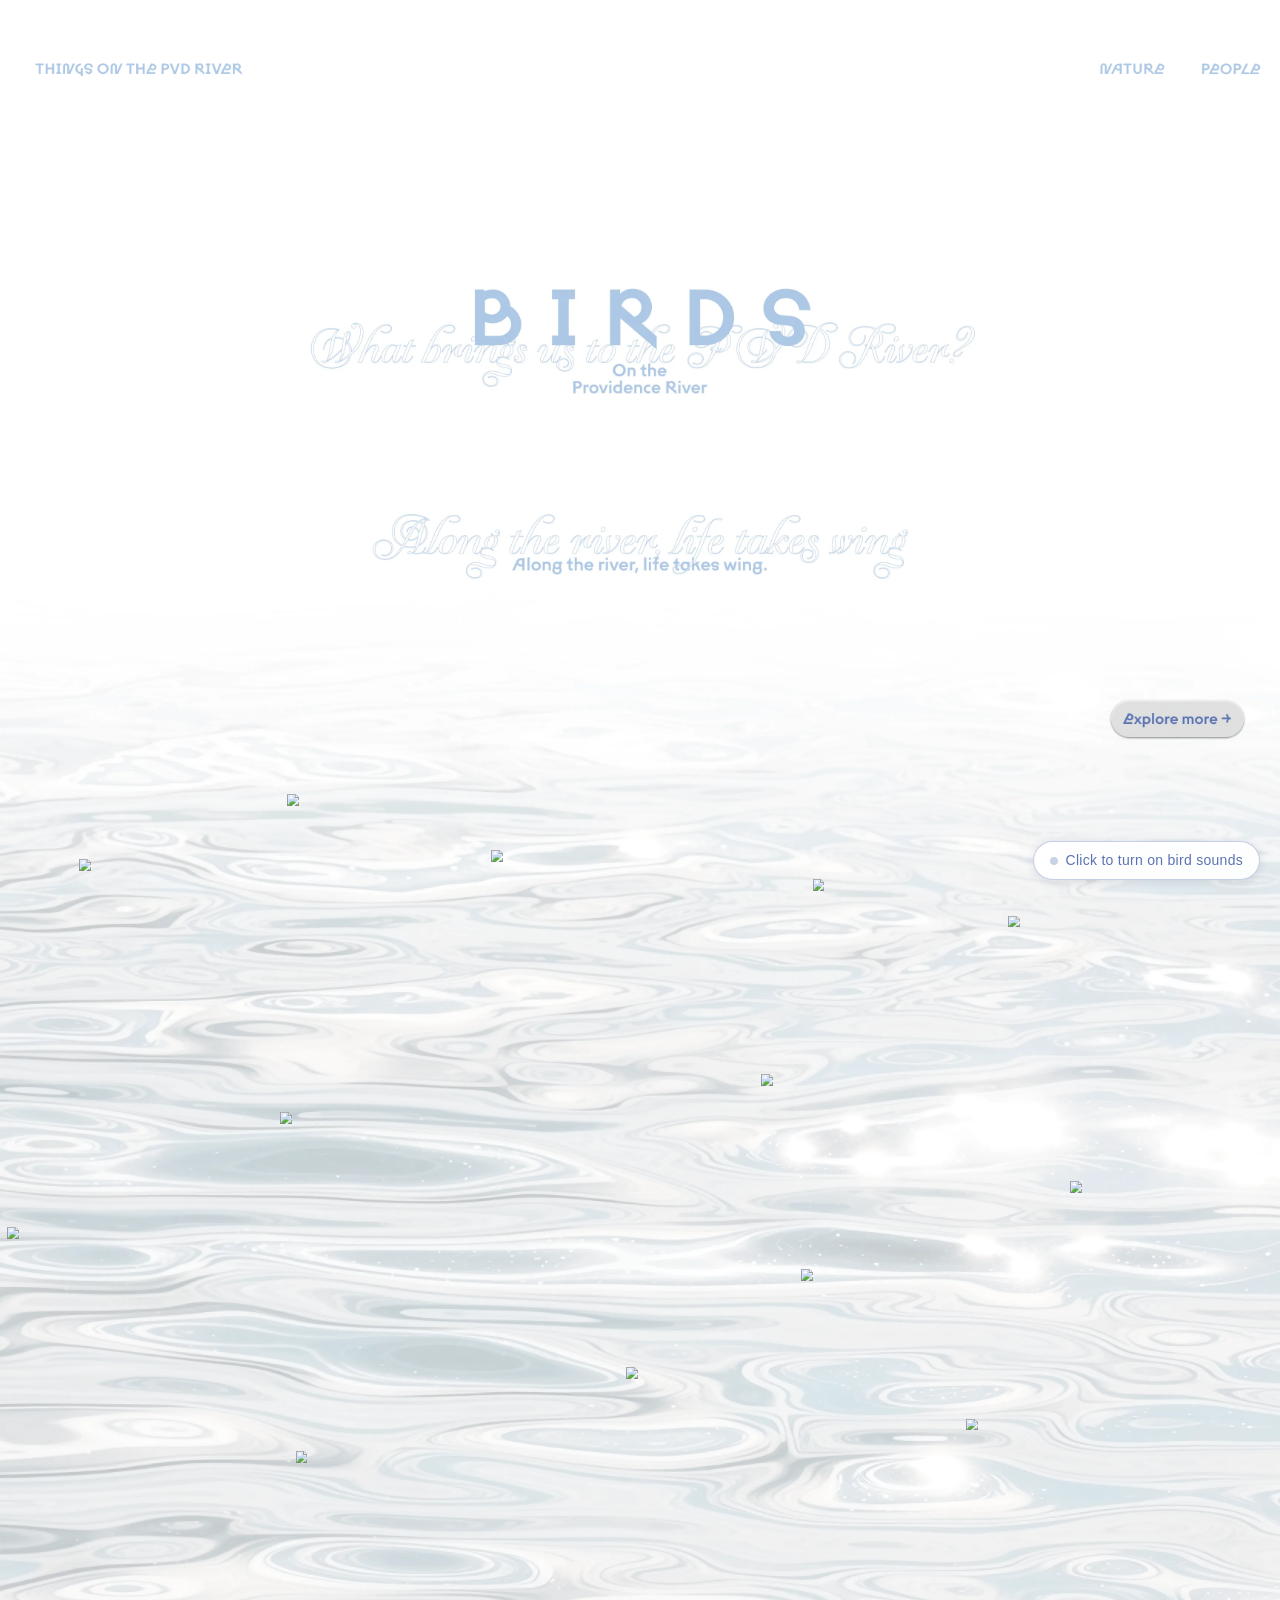
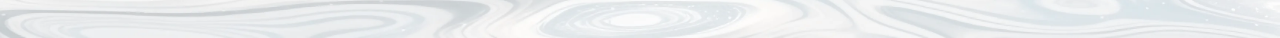
==== birds.html @ 96a9f1ee "#1" ====
<!DOCTYPE html>
<html lang="en">
<head>
<meta charset="utf-8">
<meta name="viewport" content="width=device-width, initial-scale=1">
<title>Birds — Things on the PVD River</title>
<meta name="description" content="Things on the PVD River — birds, people and the Providence River.">
<script>try{if(sessionStorage.getItem('pvd-tr')){sessionStorage.removeItem('pvd-tr');document.documentElement.classList.add('tr-pending');}}catch(e){}</script>
<link rel="stylesheet" href="assets/site.css">
</head>
<body>
<main class="stage birds" style="height:2211px">
<img class="base" src="assets/pages/birds.webp" width="1728" height="2211" alt="Birds on the Providence River">
<div class="bird" data-bird="great-blue-heron" role="button" tabindex="0" aria-label="Great Blue Heron" style="left:9px;top:1655px;width:289px;height:449.5px"><img class="a" src="assets/birds/great-blue-heron-a.webp" alt="" style="left:0px;top:0px;width:289px;height:449.5px"><img class="b" src="assets/birds/great-blue-heron-b.webp" alt="" style="left:0px;top:0px;width:289px;height:449.5px"></div>
<div class="bird" data-bird="ring-billed-gull" role="button" tabindex="0" aria-label="Ring-billed Gull" style="left:662px;top:1147px;width:391.5px;height:556px"><img class="a" src="assets/birds/ring-billed-gull-a.webp" alt="" style="left:0px;top:0px;width:391.5px;height:556px"><img class="b" src="assets/birds/ring-billed-gull-b.webp" alt="" style="left:0px;top:0px;width:391.5px;height:556px"></div>
<div class="bird" data-bird="herring-gull" role="button" tabindex="0" aria-label="American Herring Gull" style="left:1096px;top:1186px;width:180px;height:172px"><img class="a" src="assets/birds/herring-gull-a.webp" alt="" style="left:0px;top:0px;width:180px;height:172px"><img class="b" src="assets/birds/herring-gull-b.webp" alt="" style="left:0px;top:0px;width:180px;height:172px"></div>
<div class="bird" data-bird="european-starling" role="button" tabindex="0" aria-label="European Starling" style="left:387px;top:1071px;width:274px;height:222px"><img class="a" src="assets/birds/european-starling-a.webp" alt="" style="left:0px;top:0px;width:274px;height:222px"><img class="b" src="assets/birds/european-starling-b.webp" alt="" style="left:0px;top:0px;width:274px;height:222px"></div>
<div class="bird" data-bird="mute-swan" role="button" tabindex="0" aria-label="Mute Swan" style="left:398px;top:1958px;width:319px;height:193px"><img class="a" src="assets/birds/mute-swan-a.webp" alt="" style="left:0px;top:0px;width:311px;height:179px"><img class="b" src="assets/birds/mute-swan-b.webp" alt="" style="left:0px;top:0px;width:319px;height:193px"></div>
<div class="bird" data-bird="northern-mockingbird" role="button" tabindex="0" aria-label="Northern Mockingbird" style="left:1303px;top:1914px;width:326px;height:241px"><img class="a" src="assets/birds/northern-mockingbird-a.webp" alt="" style="left:0px;top:0px;width:326px;height:241px"><img class="b" src="assets/birds/northern-mockingbird-b.webp" alt="" style="left:0px;top:0px;width:326px;height:241px"></div>
<div class="bird" data-bird="double-crested-cormorant" role="button" tabindex="0" aria-label="Double-crested Cormorant" style="left:1360px;top:1235px;width:298px;height:261px"><img class="a" src="assets/birds/double-crested-cormorant-a.webp" alt="" style="left:0px;top:0px;width:298px;height:261px"><img class="b" src="assets/birds/double-crested-cormorant-b.webp" alt="" style="left:0px;top:0px;width:298px;height:261px"></div>
<div class="bird" data-bird="swamp-sparrow" role="button" tabindex="0" aria-label="Swamp Sparrow" style="left:844px;top:1844px;width:229px;height:198px"><img class="a" src="assets/birds/swamp-sparrow-a.webp" alt="" style="left:0px;top:0px;width:229px;height:198px"><img class="b" src="assets/birds/swamp-sparrow-b.webp" alt="" style="left:0px;top:0px;width:229px;height:198px"></div>
<div class="bird" data-bird="canada-goose" role="button" tabindex="0" aria-label="Canada Goose" style="left:106px;top:1159px;width:258px;height:336px"><img class="a" src="assets/birds/canada-goose-a.webp" alt="" style="left:0px;top:0px;width:258px;height:336px"><img class="b" src="assets/birds/canada-goose-b.webp" alt="" style="left:0px;top:0px;width:258px;height:336px"></div>
<div class="bird" data-bird="house-finch" role="button" tabindex="0" aria-label="House Finch" style="left:377px;top:1500px;width:320px;height:317px"><img class="a" src="assets/birds/house-finch-a.webp" alt="" style="left:0px;top:0px;width:320px;height:317px"><img class="b" src="assets/birds/house-finch-b.webp" alt="" style="left:0px;top:0px;width:320px;height:317px"></div>
<div class="bird" data-bird="mallard" role="button" tabindex="0" aria-label="Mallard" style="left:1027px;top:1449px;width:212px;height:267px"><img class="a" src="assets/birds/mallard-a.webp" alt="" style="left:0px;top:0px;width:212px;height:267px"><img class="b" src="assets/birds/mallard-b.webp" alt="" style="left:0px;top:0px;width:212px;height:267px"></div>
<div class="bird" data-bird="house-sparrow" role="button" tabindex="0" aria-label="House Sparrow" style="left:1081px;top:1712px;width:327px;height:205px"><img class="a" src="assets/birds/house-sparrow-a.webp" alt="" style="left:0px;top:0px;width:327px;height:205px"><img class="b" src="assets/birds/house-sparrow-b.webp" alt="" style="left:0px;top:0px;width:327px;height:205px"></div>
<div class="bird" data-bird="rock-pigeon" role="button" tabindex="0" aria-label="Rock Pigeon" style="left:1444px;top:1594px;width:227px;height:214px"><img class="a" src="assets/birds/rock-pigeon-a.webp" alt="" style="left:0px;top:0px;width:227px;height:214px"><img class="b" src="assets/birds/rock-pigeon-b.webp" alt="" style="left:0px;top:0px;width:227px;height:214px"></div>
<a class="hov" style="left:45px;top:78px;width:303px;height:32px" aria-label="Things on the PVD River — home" href="index.html"><img class="a" src="assets/ui/things-a.webp" alt=""><img class="b" src="assets/ui/things-b.webp" alt=""></a>
<a class="hov" style="left:1272px;top:78px;width:303px;height:32px" aria-label="Nature — birdlife" href="birds.html"><img class="a" src="assets/ui/nature-a.webp" alt=""><img class="b" src="assets/ui/nature-b.webp" alt=""></a>
<a class="hov" style="left:1605px;top:78px;width:103px;height:49px" aria-label="People — human activity" href="people.html"><img class="a" src="assets/ui/people-a.webp" alt=""><img class="b" src="assets/ui/people-b.webp" alt=""></a>
<a class="hov" style="left:1492.5px;top:939px;width:193px;height:64px" aria-label="Explore more" href="frequency.html"><img class="a" src="assets/ui/btn-more-a.webp" alt=""><img class="b" src="assets/ui/btn-more-b.webp" alt=""></a>
</main>
<button class="sound-toggle" type="button" aria-pressed="false"><span class="dot"></span><span class="label">Click to turn on bird sounds</span></button>
<script src="assets/site.js"></script>
</body>
</html>
---- assets/site.css ----
:root {
  --blue: #aec8e6;
  --blue-deep: #5a73b3;
  --ink: #1b2236;
  --paper: #ffffff;
}

* { box-sizing: border-box; }

html, body {
  margin: 0;
  padding: 0;
  background: var(--paper);
  color: var(--ink);
  overflow-x: hidden;
}

/* The design is 1728px wide; site.js zooms the stage to fit the window. */
.stage {
  position: relative;
  width: 1728px;
  margin: 0;
  overflow: hidden;
}

.stage img { display: block; user-select: none; -webkit-user-drag: none; }

.abs { position: absolute; }
.base { position: absolute; left: 0; top: 0; width: 1728px; }

/* hover pair: .a is the default picture, .b the hover picture */
.hov { position: absolute; display: block; cursor: pointer; }
.hov img { position: absolute; inset: 0; width: 100%; height: 100%; transition: opacity .3s ease; }
.hov .b { opacity: 0; }
.hov:hover .a, .hov.on .a { opacity: 0; }
.hov:hover .b, .hov.on .b { opacity: 1; }
.hov:focus-visible { outline: 2px solid var(--blue-deep); outline-offset: 4px; border-radius: 6px; }

.hot { position: absolute; display: block; cursor: pointer; }

.fade { transition: opacity .45s ease; }

/* ---------- landing ---------- */
.landing .layer-b { opacity: 0; transition: opacity .9s ease; }
.landing.is-b .layer-b { opacity: 1; }

/* ---------- people ---------- */
.people .band { position: absolute; left: 0; width: 1728px; opacity: 0; transition: opacity .35s ease; pointer-events: none; }
.people .band.on { opacity: 1; }

/* ---------- birds ---------- */
.bird { position: absolute; cursor: pointer; }
.bird img { position: absolute; inset: 0; width: 100%; height: 100%; transition: opacity .3s ease; }
.bird .b { opacity: 0; }
.bird.on .a { opacity: 0; }
.bird.on .b { opacity: 1; }

/* ---------- frequency ---------- */
.freq .photo { position: absolute; left: -91px; top: 345px; width: 1961px; height: 2538px; opacity: 0; transition: opacity .45s ease; pointer-events: none; object-fit: contain; }
.freq .photo.on { opacity: .7; }
.freq .ov { opacity: 0; transition: opacity .25s ease; pointer-events: none; }
.freq .ov.on { opacity: 1; }
.freq .months-track { position: absolute; left: 344px; top: 990px; width: 1196px; bottom: 0; pointer-events: none; z-index: 5; }
.freq .months-track img { position: sticky; top: 0; width: 1196px; height: 76px; }
.freq .row-hit { position: absolute; cursor: pointer; }

/* ---------- sound toggle (not zoomed) ---------- */
.sound-toggle {
  position: fixed;
  right: 20px;
  bottom: 20px;
  z-index: 50;
  display: flex;
  align-items: center;
  gap: 8px;
  padding: 10px 16px;
  border: 1px solid rgba(90, 115, 179, .35);
  border-radius: 999px;
  background: rgba(255, 255, 255, .92);
  color: var(--blue-deep);
  font: 500 14px/1.2 -apple-system, BlinkMacSystemFont, "Helvetica Neue", Arial, sans-serif;
  letter-spacing: .02em;
  box-shadow: 0 2px 10px rgba(27, 34, 54, .12);
  cursor: pointer;
  backdrop-filter: blur(6px);
}
.sound-toggle:hover { background: #fff; }
.sound-toggle .dot { width: 8px; height: 8px; border-radius: 50%; background: #c9d3e6; }
.sound-toggle.on .dot { background: var(--blue-deep); box-shadow: 0 0 0 4px rgba(90, 115, 179, .18); }

/* ---------- page transition overlay ---------- */
#tr {
  position: fixed;
  inset: 0;
  width: 100vw;
  height: 100vh;
  z-index: 100;
  pointer-events: none;
}
#tr.cover { pointer-events: all; }
.tr-fallback { background: #eef4fb; opacity: 0; transition: opacity .5s ease; }
.tr-fallback.cover { opacity: 1; }

/* While a reveal is pending, hide the page so it never flashes */
html.tr-pending .stage { visibility: hidden; }
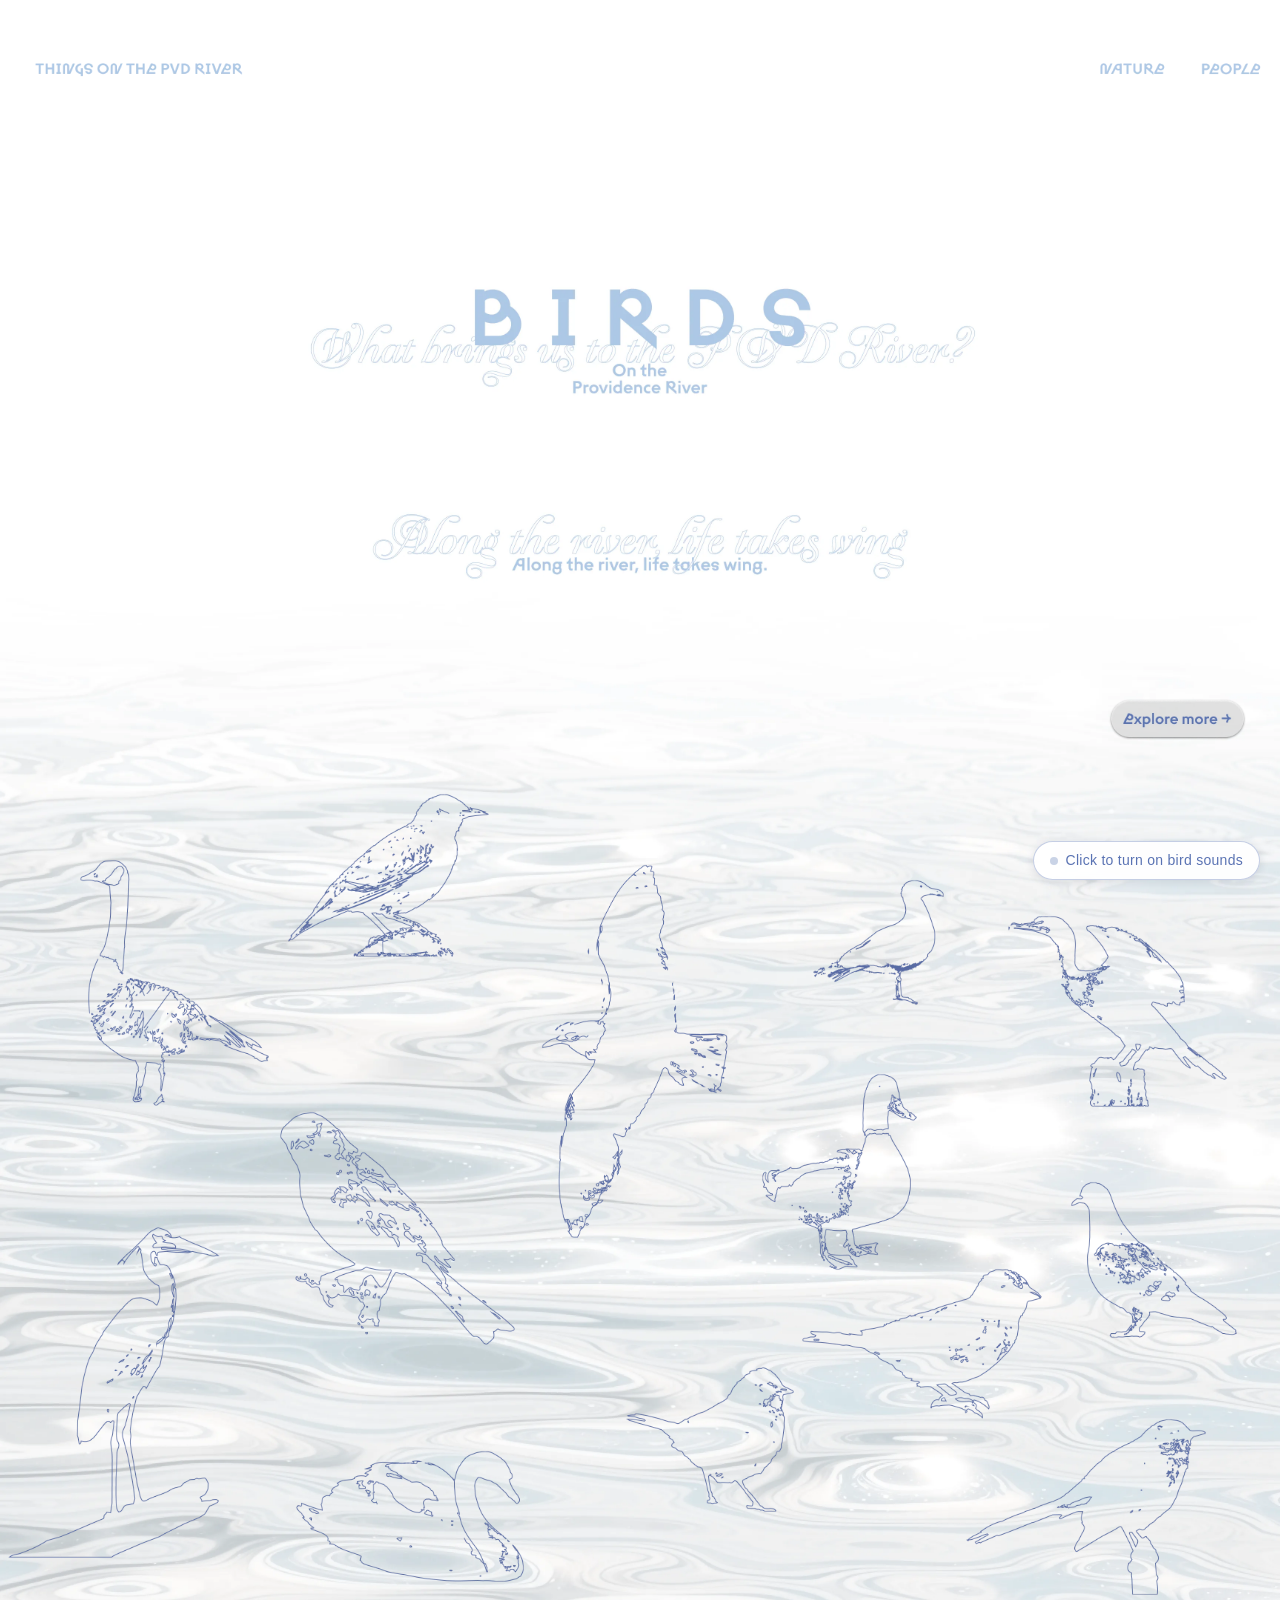
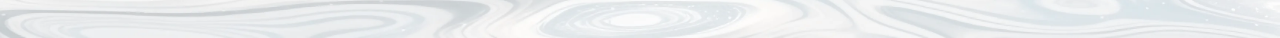
==== commit 06ecb839: "Add files via upload" ====
--- a/birds.html
+++ b/birds.html
@@ -24,10 +24,10 @@
 <div class="bird" data-bird="mallard" role="button" tabindex="0" aria-label="Mallard" style="left:1027px;top:1449px;width:212px;height:267px"><img class="a" src="assets/birds/mallard-a.webp" alt="" style="left:0px;top:0px;width:212px;height:267px"><img class="b" src="assets/birds/mallard-b.webp" alt="" style="left:0px;top:0px;width:212px;height:267px"></div>
 <div class="bird" data-bird="house-sparrow" role="button" tabindex="0" aria-label="House Sparrow" style="left:1081px;top:1712px;width:327px;height:205px"><img class="a" src="assets/birds/house-sparrow-a.webp" alt="" style="left:0px;top:0px;width:327px;height:205px"><img class="b" src="assets/birds/house-sparrow-b.webp" alt="" style="left:0px;top:0px;width:327px;height:205px"></div>
 <div class="bird" data-bird="rock-pigeon" role="button" tabindex="0" aria-label="Rock Pigeon" style="left:1444px;top:1594px;width:227px;height:214px"><img class="a" src="assets/birds/rock-pigeon-a.webp" alt="" style="left:0px;top:0px;width:227px;height:214px"><img class="b" src="assets/birds/rock-pigeon-b.webp" alt="" style="left:0px;top:0px;width:227px;height:214px"></div>
-<a class="hov" style="left:45px;top:78px;width:303px;height:32px" aria-label="Things on the PVD River — home" href="index.html"><img class="a" src="assets/ui/things-a.webp" alt=""><img class="b" src="assets/ui/things-b.webp" alt=""></a>
+<a class="hov" style="left:45px;top:78px;width:303px;height:32px" aria-label="Things on the PVD River — home" href="index.html#after"><img class="a" src="assets/ui/things-a.webp" alt=""><img class="b" src="assets/ui/things-b.webp" alt=""></a>
 <a class="hov" style="left:1272px;top:78px;width:303px;height:32px" aria-label="Nature — birdlife" href="birds.html"><img class="a" src="assets/ui/nature-a.webp" alt=""><img class="b" src="assets/ui/nature-b.webp" alt=""></a>
 <a class="hov" style="left:1605px;top:78px;width:103px;height:49px" aria-label="People — human activity" href="people.html"><img class="a" src="assets/ui/people-a.webp" alt=""><img class="b" src="assets/ui/people-b.webp" alt=""></a>
-<a class="hov" style="left:1492.5px;top:939px;width:193px;height:64px" aria-label="Explore more" href="frequency.html"><img class="a" src="assets/ui/btn-more-a.webp" alt=""><img class="b" src="assets/ui/btn-more-b.webp" alt=""></a>
+<a class="hov btn" style="left:1492.5px;top:939px;width:193px;height:64px" aria-label="Explore more" href="frequency.html"><img class="a" src="assets/ui/btn-more-a.webp" alt=""><img class="b" src="assets/ui/btn-more-b.webp" alt=""></a>
 </main>
 <button class="sound-toggle" type="button" aria-pressed="false"><span class="dot"></span><span class="label">Click to turn on bird sounds</span></button>
 <script src="assets/site.js"></script>
--- a/assets/site.css
+++ b/assets/site.css
@@ -30,7 +30,9 @@
 
 /* hover pair: .a is the default picture, .b the hover picture */
 .hov { position: absolute; display: block; cursor: pointer; }
-.hov img { position: absolute; inset: 0; width: 100%; height: 100%; transition: opacity .3s ease; }
+.hov img { position: absolute; inset: 0; width: 100%; height: 100%; transition: opacity .3s cubic-bezier(0, 0, .58, 1); }
+/* Figma: buttons = Smart animate 200ms, custom bezier (.2, 0, 0, 1) */
+.hov.btn img { transition-duration: .2s; transition-timing-function: cubic-bezier(.2, 0, 0, 1); }
 .hov .b { opacity: 0; }
 .hov:hover .a, .hov.on .a { opacity: 0; }
 .hov:hover .b, .hov.on .b { opacity: 1; }
@@ -40,25 +42,44 @@
 
 .fade { transition: opacity .45s ease; }
 
-/* ---------- landing ---------- */
-.landing .layer-b { opacity: 0; transition: opacity .9s ease; }
-.landing.is-b .layer-b { opacity: 1; }
+/* ---------- landing: Figma smart animate between "Landing Page" and "Landing Page_after hover" ---------- */
+.landing {
+  --bouncy: linear(0.0000, 0.0526, 0.1906, 0.3844, 0.6040, 0.8228, 1.0187, 1.1764, 1.2871, 1.3484, 1.3633, 1.3390, 1.2851, 1.2125, 1.1321, 1.0533, 0.9838, 0.9288, 0.8911, 0.8714, 0.8683, 0.8790, 0.8999, 0.9269, 0.9563, 0.9846, 1.0092, 1.0283, 1.0411, 1.0473, 1.0476, 1.0431, 1.0351, 1.0250, 1.0143, 1.0042, 0.9955, 0.9889, 0.9846, 0.9826, 0.9828, 0.9847, 0.9877, 0.9915, 0.9954, 0.9990, 1.0021, 1.0043, 1.0058, 1.0063, 1.0062, 1.0054, 1.0043, 1.0029, 1.0015, 1.0002, 0.9991, 0.9983, 0.9979, 0.9977, 0.9978, 0.9981, 0.9985, 0.9990, 0.9995, 1.0000, 1.0004, 1.0006, 1.0008, 1.0008, 1.0000);
+  --d: 300ms;
+  --e: cubic-bezier(0, 0, .58, 1);
+}
+.landing.ease-bouncy { --d: 958ms; --e: var(--bouncy); }
+.landing .sm { position: absolute; transform-origin: 0 0; transition: transform var(--d) var(--e); will-change: transform; }
+.landing .sm img { position: absolute; inset: 0; width: 100%; height: 100%; transition: opacity calc(var(--d) * .4) cubic-bezier(0, 0, .58, 1); }
+.landing .sm .sb { opacity: 0; }
+.landing .only-b { opacity: 0; transition: opacity calc(var(--d) * .6) cubic-bezier(0, 0, .58, 1); }
+.landing .only-a { opacity: 1; transition: opacity calc(var(--d) * .6) cubic-bezier(0, 0, .58, 1); }
+.landing.is-b .sm { transform: var(--tb); }
+.landing.is-b .sm .sa { opacity: 0; }
+.landing.is-b .sm .sb { opacity: 1; }
+.landing.is-b .only-b { opacity: 1; }
+.landing.is-b .only-a { opacity: 0; }
+.landing.is-b .only-a-hit { pointer-events: none; }
+.landing.no-anim, .landing.no-anim * { transition: none !important; }
+@supports not (transition-timing-function: linear(0, 1)) {
+  .landing { --bouncy: cubic-bezier(.34, 1.56, .64, 1); }
+}
 
 /* ---------- people ---------- */
-.people .band { position: absolute; left: 0; width: 1728px; opacity: 0; transition: opacity .35s ease; pointer-events: none; }
+.people .band { position: absolute; left: 0; width: 1728px; opacity: 0; transition: opacity .3s cubic-bezier(0, 0, .58, 1); pointer-events: none; }
 .people .band.on { opacity: 1; }
 
 /* ---------- birds ---------- */
 .bird { position: absolute; cursor: pointer; }
-.bird img { position: absolute; inset: 0; width: 100%; height: 100%; transition: opacity .3s ease; }
+.bird img { position: absolute; inset: 0; width: 100%; height: 100%; transition: opacity .3s cubic-bezier(0, 0, .58, 1); }
 .bird .b { opacity: 0; }
 .bird.on .a { opacity: 0; }
 .bird.on .b { opacity: 1; }
 
 /* ---------- frequency ---------- */
-.freq .photo { position: absolute; left: -91px; top: 345px; width: 1961px; height: 2538px; opacity: 0; transition: opacity .45s ease; pointer-events: none; object-fit: contain; }
+.freq .photo { position: absolute; left: -91px; top: 345px; width: 1961px; height: 2538px; opacity: 0; transition: opacity .3s cubic-bezier(0, 0, .58, 1); pointer-events: none; object-fit: contain; }
 .freq .photo.on { opacity: .7; }
-.freq .ov { opacity: 0; transition: opacity .25s ease; pointer-events: none; }
+.freq .ov { opacity: 0; transition: opacity .3s cubic-bezier(0, 0, .58, 1); pointer-events: none; }
 .freq .ov.on { opacity: 1; }
 .freq .months-track { position: absolute; left: 344px; top: 990px; width: 1196px; bottom: 0; pointer-events: none; z-index: 5; }
 .freq .months-track img { position: sticky; top: 0; width: 1196px; height: 76px; }
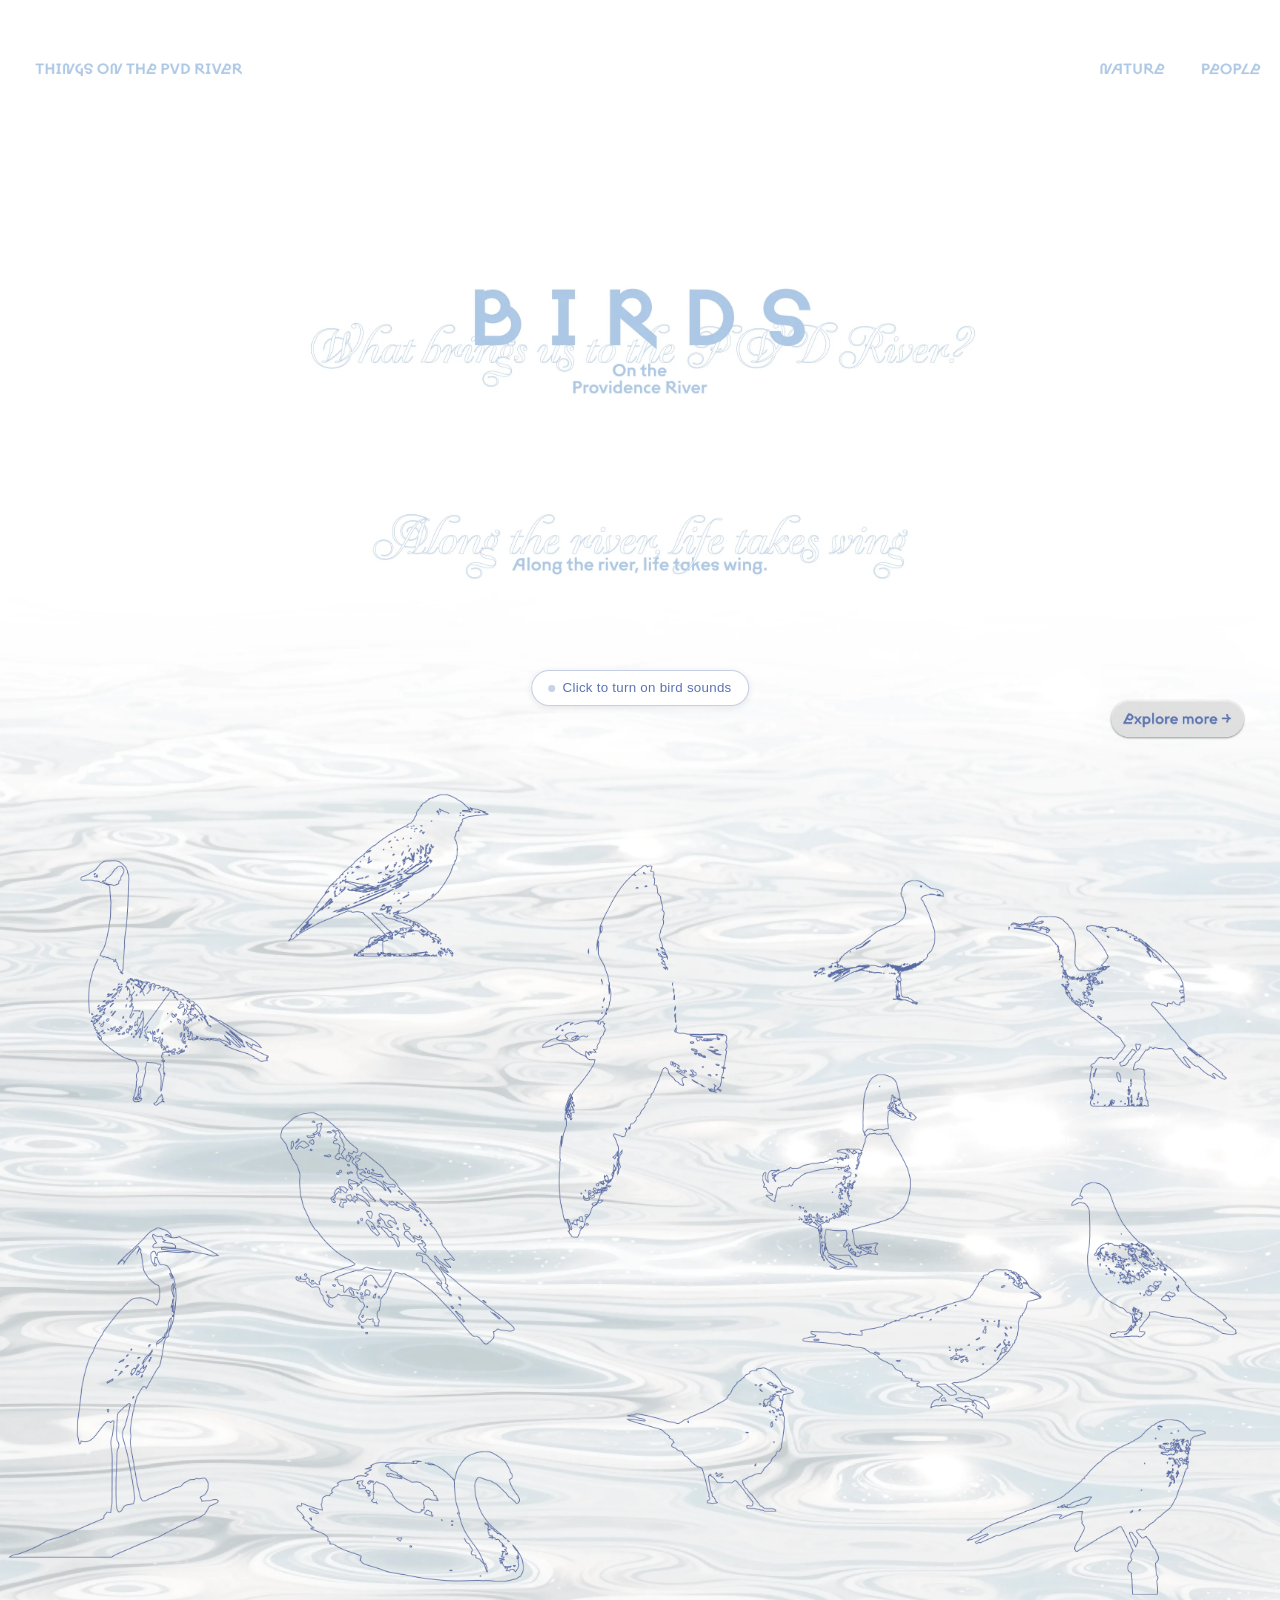
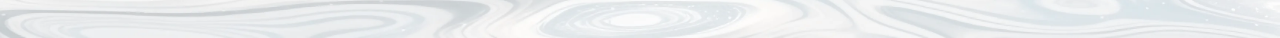
==== commit 629056ef: "Add files via upload" ====
--- a/birds.html
+++ b/birds.html
@@ -27,9 +27,9 @@
 <a class="hov" style="left:45px;top:78px;width:303px;height:32px" aria-label="Things on the PVD River — home" href="index.html#after"><img class="a" src="assets/ui/things-a.webp" alt=""><img class="b" src="assets/ui/things-b.webp" alt=""></a>
 <a class="hov" style="left:1272px;top:78px;width:303px;height:32px" aria-label="Nature — birdlife" href="birds.html"><img class="a" src="assets/ui/nature-a.webp" alt=""><img class="b" src="assets/ui/nature-b.webp" alt=""></a>
 <a class="hov" style="left:1605px;top:78px;width:103px;height:49px" aria-label="People — human activity" href="people.html"><img class="a" src="assets/ui/people-a.webp" alt=""><img class="b" src="assets/ui/people-b.webp" alt=""></a>
-<a class="hov btn" style="left:1492.5px;top:939px;width:193px;height:64px" aria-label="Explore more" href="frequency.html"><img class="a" src="assets/ui/btn-more-a.webp" alt=""><img class="b" src="assets/ui/btn-more-b.webp" alt=""></a>
+<a class="hov btn fixed-btn" style="left:1492.5px;top:939px;width:193px;height:64px" aria-label="Explore more" href="frequency.html"><img class="a" src="assets/ui/btn-more-a.webp" alt=""><img class="b" src="assets/ui/btn-more-b.webp" alt=""></a>
+<button class="sound-toggle" type="button" aria-pressed="false"><span class="dot"></span><span class="label">Click to turn on bird sounds</span></button>
 </main>
-<button class="sound-toggle" type="button" aria-pressed="false"><span class="dot"></span><span class="label">Click to turn on bird sounds</span></button>
 <script src="assets/site.js"></script>
 </body>
 </html>
--- a/assets/site.css
+++ b/assets/site.css
@@ -12,7 +12,7 @@
   padding: 0;
   background: var(--paper);
   color: var(--ink);
-  overflow-x: hidden;
+  overflow-x: clip;
 }
 
 /* The design is 1728px wide; site.js zooms the stage to fit the window. */
@@ -20,7 +20,7 @@
   position: relative;
   width: 1728px;
   margin: 0;
-  overflow: hidden;
+  overflow: clip;
 }
 
 .stage img { display: block; user-select: none; -webkit-user-drag: none; }
@@ -50,7 +50,7 @@
 }
 .landing.ease-bouncy { --d: 958ms; --e: var(--bouncy); }
 .landing .sm { position: absolute; transform-origin: 0 0; transition: transform var(--d) var(--e); will-change: transform; }
-.landing .sm img { position: absolute; inset: 0; width: 100%; height: 100%; transition: opacity calc(var(--d) * .4) cubic-bezier(0, 0, .58, 1); }
+.landing .sm img { position: absolute; inset: 0; width: 100%; height: 100%; transition: none; }
 .landing .sm .sb { opacity: 0; }
 .landing .only-b { opacity: 0; transition: opacity calc(var(--d) * .6) cubic-bezier(0, 0, .58, 1); }
 .landing .only-a { opacity: 1; transition: opacity calc(var(--d) * .6) cubic-bezier(0, 0, .58, 1); }
@@ -65,9 +65,19 @@
   .landing { --bouncy: cubic-bezier(.34, 1.56, .64, 1); }
 }
 
-/* ---------- people ---------- */
-.people .band { position: absolute; left: 0; width: 1728px; opacity: 0; transition: opacity .3s cubic-bezier(0, 0, .58, 1); pointer-events: none; }
-.people .band.on { opacity: 1; }
+/* ---------- people: sticky river section ---------- */
+.people .river-sec { position: absolute; left: 0; width: 1728px; pointer-events: none; z-index: 2; }
+.people .river-sticky { position: sticky; top: 0; width: 1728px; overflow: clip; }
+/* river + icons: one shared container; site.js translates THIS element only */
+.people .river-track { position: absolute; left: 925px; width: 803px; height: 2153px; will-change: transform; }
+.people .river-track img { position: absolute; left: 0; top: 0; width: 803px; height: 2153px; }
+.people .syms { position: absolute; left: 321px; width: 646px; height: 871px; }
+.people .syms img { position: absolute; left: 0; top: 0; width: 646px; height: 871px; }
+.people .syms .hot { pointer-events: auto; }
+.people .ov { opacity: 0; transition: opacity .3s cubic-bezier(0, 0, .58, 1); }
+.people .ov.on { opacity: 1; }
+.people .sym-base { transition: opacity .3s cubic-bezier(0, 0, .58, 1); }
+.people .syms.has-state .sym-base { opacity: 0; }
 
 /* ---------- birds ---------- */
 .bird { position: absolute; cursor: pointer; }
@@ -85,29 +95,32 @@
 .freq .months-track img { position: sticky; top: 0; width: 1196px; height: 76px; }
 .freq .row-hit { position: absolute; cursor: pointer; }
 
-/* ---------- sound toggle (not zoomed) ---------- */
+/* ---------- BIRDS: sound toggle sits under "Along the river, life takes wing" ---------- */
 .sound-toggle {
-  position: fixed;
-  right: 20px;
-  bottom: 20px;
-  z-index: 50;
+  position: absolute;
+  left: 864px;
+  top: 905px;
+  transform: translateX(-50%);
+  z-index: 5;
   display: flex;
   align-items: center;
-  gap: 8px;
-  padding: 10px 16px;
+  gap: 10px;
+  padding: 12px 22px;
   border: 1px solid rgba(90, 115, 179, .35);
   border-radius: 999px;
-  background: rgba(255, 255, 255, .92);
+  background: rgba(255, 255, 255, .9);
   color: var(--blue-deep);
-  font: 500 14px/1.2 -apple-system, BlinkMacSystemFont, "Helvetica Neue", Arial, sans-serif;
+  font: 500 18px/1.2 -apple-system, BlinkMacSystemFont, "Helvetica Neue", Arial, sans-serif;
   letter-spacing: .02em;
-  box-shadow: 0 2px 10px rgba(27, 34, 54, .12);
+  box-shadow: 0 2px 10px rgba(27, 34, 54, .1);
   cursor: pointer;
-  backdrop-filter: blur(6px);
 }
 .sound-toggle:hover { background: #fff; }
-.sound-toggle .dot { width: 8px; height: 8px; border-radius: 50%; background: #c9d3e6; }
+.sound-toggle .dot { width: 9px; height: 9px; border-radius: 50%; background: #c9d3e6; }
 .sound-toggle.on .dot { background: var(--blue-deep); box-shadow: 0 0 0 4px rgba(90, 115, 179, .18); }
+
+/* BIRDS: "Explore more" stays in place while scrolling */
+.fixed-btn { position: fixed !important; z-index: 20; }
 
 /* ---------- page transition overlay ---------- */
 #tr {
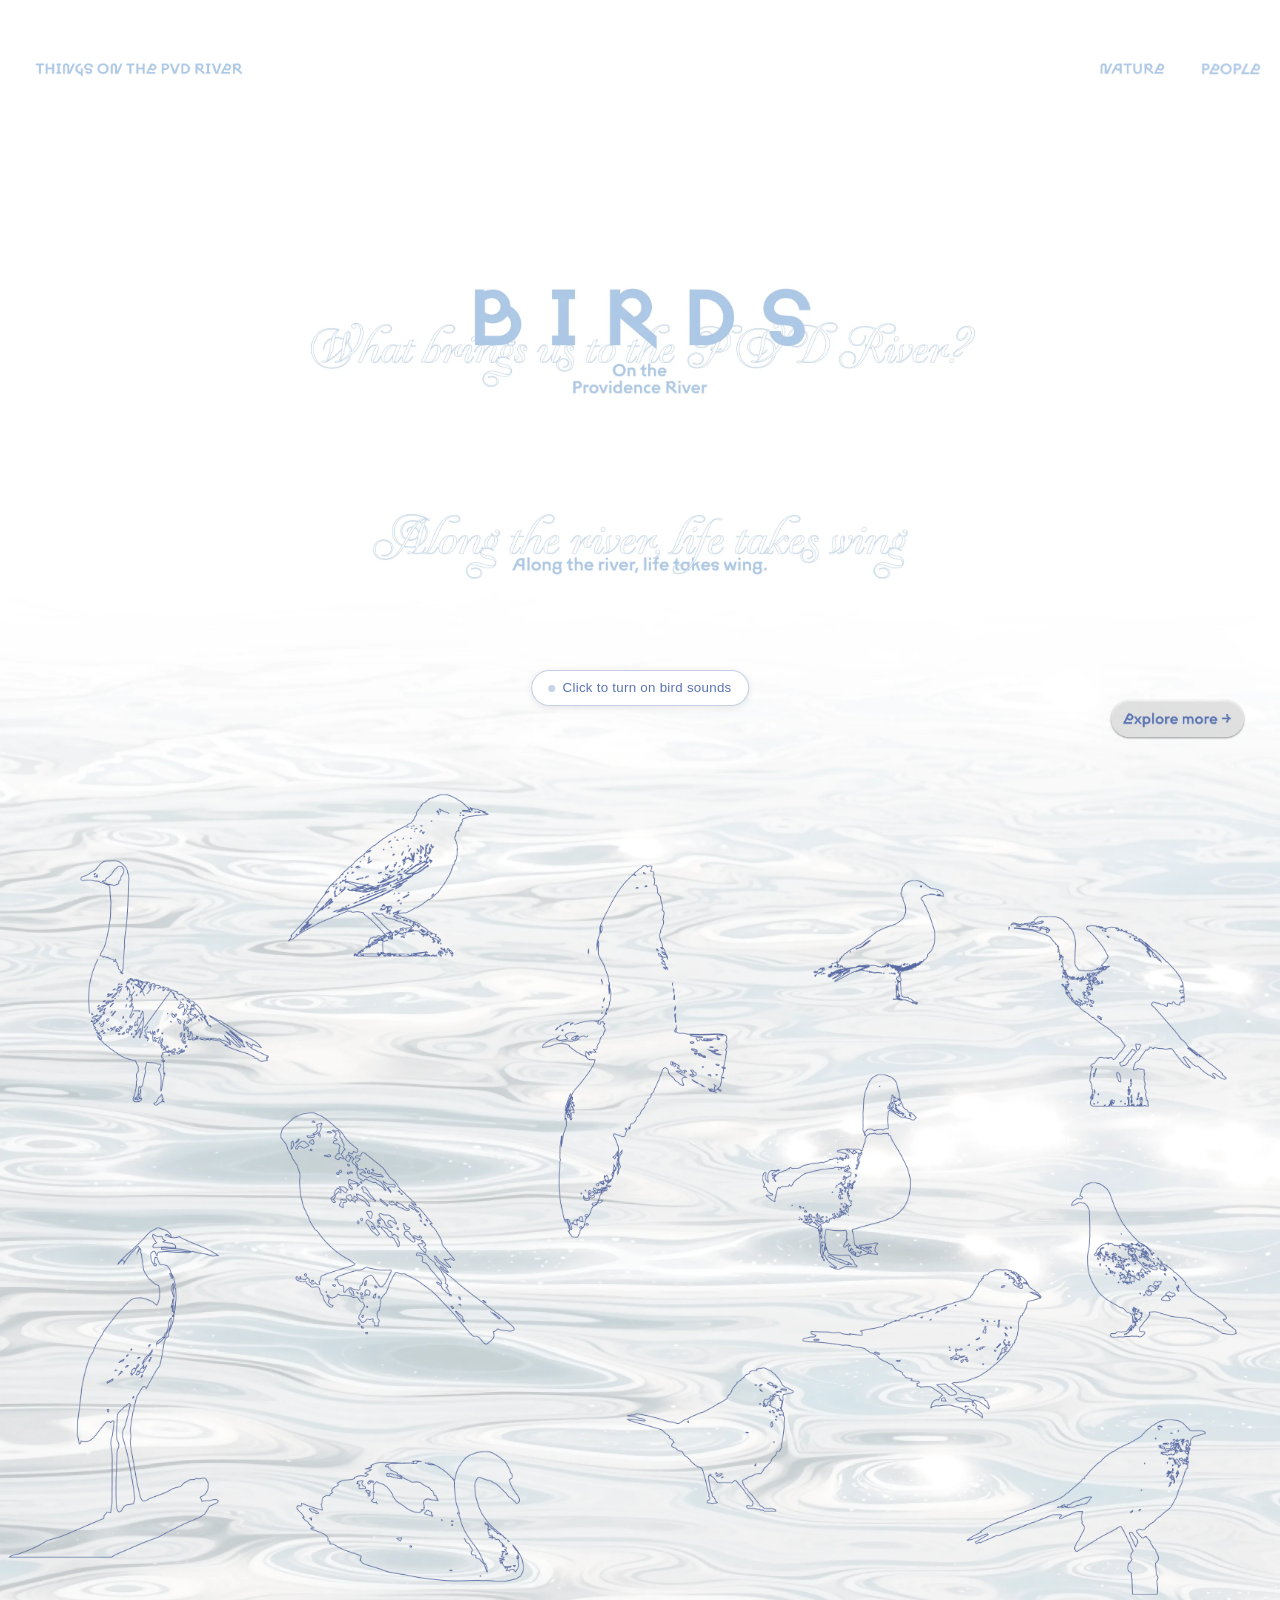
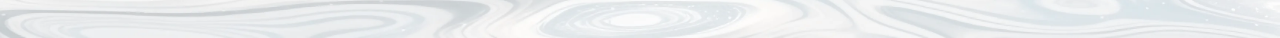
==== commit 1f7254ea: "Add files via upload" ====
--- a/birds.html
+++ b/birds.html
@@ -24,9 +24,9 @@
 <div class="bird" data-bird="mallard" role="button" tabindex="0" aria-label="Mallard" style="left:1027px;top:1449px;width:212px;height:267px"><img class="a" src="assets/birds/mallard-a.webp" alt="" style="left:0px;top:0px;width:212px;height:267px"><img class="b" src="assets/birds/mallard-b.webp" alt="" style="left:0px;top:0px;width:212px;height:267px"></div>
 <div class="bird" data-bird="house-sparrow" role="button" tabindex="0" aria-label="House Sparrow" style="left:1081px;top:1712px;width:327px;height:205px"><img class="a" src="assets/birds/house-sparrow-a.webp" alt="" style="left:0px;top:0px;width:327px;height:205px"><img class="b" src="assets/birds/house-sparrow-b.webp" alt="" style="left:0px;top:0px;width:327px;height:205px"></div>
 <div class="bird" data-bird="rock-pigeon" role="button" tabindex="0" aria-label="Rock Pigeon" style="left:1444px;top:1594px;width:227px;height:214px"><img class="a" src="assets/birds/rock-pigeon-a.webp" alt="" style="left:0px;top:0px;width:227px;height:214px"><img class="b" src="assets/birds/rock-pigeon-b.webp" alt="" style="left:0px;top:0px;width:227px;height:214px"></div>
-<a class="hov" style="left:45px;top:78px;width:303px;height:32px" aria-label="Things on the PVD River — home" href="index.html#after"><img class="a" src="assets/ui/things-a.webp" alt=""><img class="b" src="assets/ui/things-b.webp" alt=""></a>
-<a class="hov" style="left:1272px;top:78px;width:303px;height:32px" aria-label="Nature — birdlife" href="birds.html"><img class="a" src="assets/ui/nature-a.webp" alt=""><img class="b" src="assets/ui/nature-b.webp" alt=""></a>
-<a class="hov" style="left:1605px;top:78px;width:103px;height:49px" aria-label="People — human activity" href="people.html"><img class="a" src="assets/ui/people-a.webp" alt=""><img class="b" src="assets/ui/people-b.webp" alt=""></a>
+<a class="hov nav-fixed" style="left:45px;top:78px;width:303px;height:32px" aria-label="Things on the PVD River — home" href="index.html#after"><img class="a" src="assets/ui/things-a.webp" alt=""><img class="b" src="assets/ui/things-b.webp" alt=""></a>
+<a class="hov nav-fixed" style="left:1272px;top:78px;width:303px;height:32px" aria-label="Nature — birdlife" href="birds.html"><img class="a" src="assets/ui/nature-a.webp" alt=""><img class="b" src="assets/ui/nature-b.webp" alt=""></a>
+<a class="hov nav-fixed" style="left:1605px;top:78px;width:103px;height:49px" aria-label="People — human activity" href="people.html"><img class="a" src="assets/ui/people-a.webp" alt=""><img class="b" src="assets/ui/people-b.webp" alt=""></a>
 <a class="hov btn fixed-btn" style="left:1492.5px;top:939px;width:193px;height:64px" aria-label="Explore more" href="frequency.html"><img class="a" src="assets/ui/btn-more-a.webp" alt=""><img class="b" src="assets/ui/btn-more-b.webp" alt=""></a>
 <button class="sound-toggle" type="button" aria-pressed="false"><span class="dot"></span><span class="label">Click to turn on bird sounds</span></button>
 </main>
--- a/assets/site.css
+++ b/assets/site.css
@@ -67,11 +67,13 @@
 
 /* ---------- people: sticky river section ---------- */
 .people .river-sec { position: absolute; left: 0; width: 1728px; pointer-events: none; z-index: 2; }
-.people .river-sticky { position: sticky; top: 0; width: 1728px; overflow: clip; }
+.people .river-sticky { position: sticky; top: 0; width: 1728px; }
+/* the whole group moves as one: river, icons, instruction text and symbols */
+.people .river-group { position: absolute; left: 0; width: 1728px; height: 0; }
 /* river + icons: one shared container; site.js translates THIS element only */
-.people .river-track { position: absolute; left: 925px; width: 803px; height: 2153px; will-change: transform; }
-.people .river-track img { position: absolute; left: 0; top: 0; width: 803px; height: 2153px; }
-.people .syms { position: absolute; left: 321px; width: 646px; height: 871px; }
+.people .river-track { position: absolute; left: 0; top: 0; width: 1728px; height: 0; will-change: transform; }
+
+.people .syms { position: absolute; width: 646px; height: 871px; }
 .people .syms img { position: absolute; left: 0; top: 0; width: 646px; height: 871px; }
 .people .syms .hot { pointer-events: auto; }
 .people .ov { opacity: 0; transition: opacity .3s cubic-bezier(0, 0, .58, 1); }
@@ -137,3 +139,6 @@
 
 /* While a reveal is pending, hide the page so it never flashes */
 html.tr-pending .stage { visibility: hidden; }
+
+/* Nav ("things ON the PVD RIVER", NATURE, PEOPLE) stays fixed at the top of every page */
+.nav-fixed { position: fixed !important; z-index: 30; }
